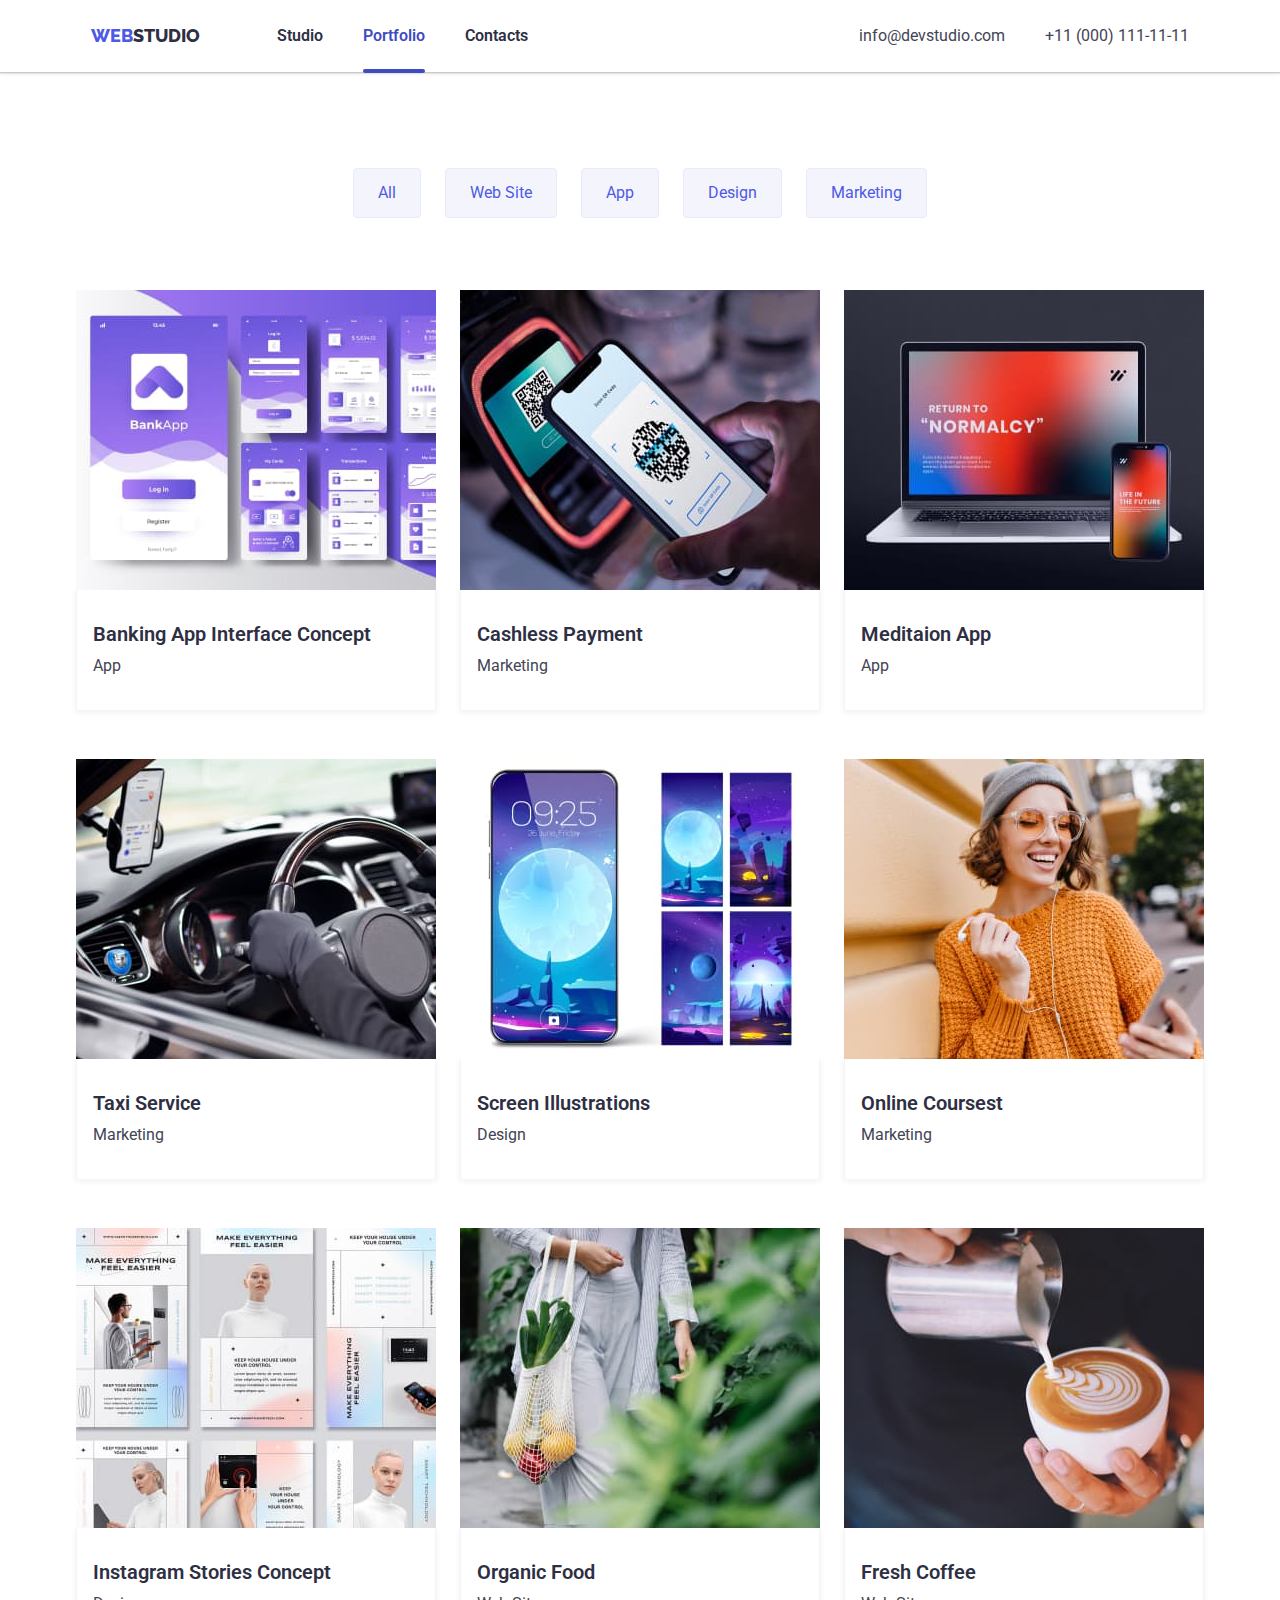
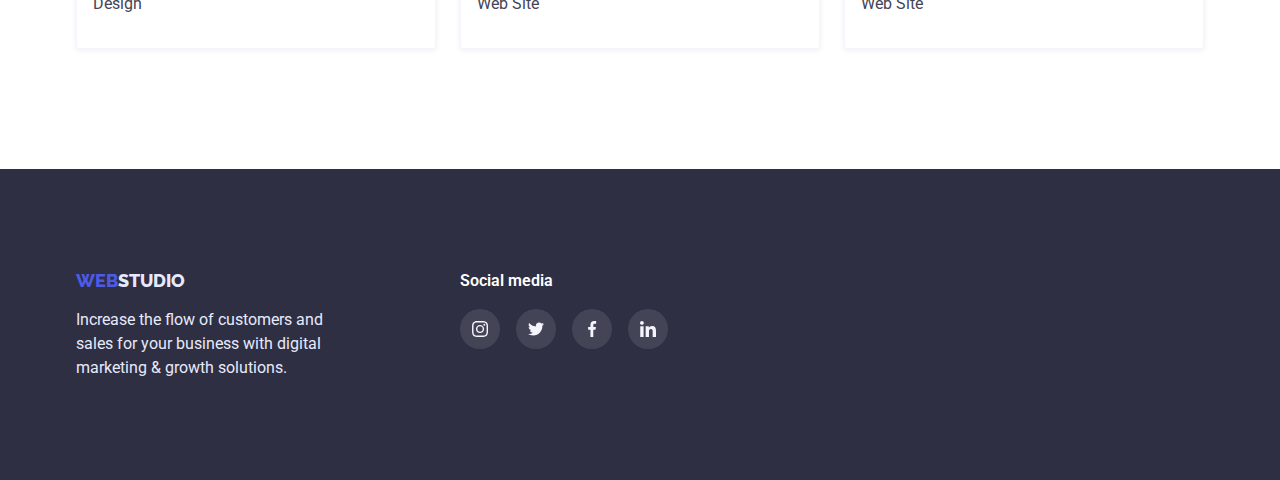
==== portfolio.html @ 03079694 "copy HW5" ====
<!DOCTYPE html>
<html lang="en">
  <head>
    <meta charset="UTF-8" />
    <meta http-equiv="X-UA-Compatible" content="IE=edge" />
    <meta name="viewport" content="width=device-width, initial-scale=1.0" />
    <title>GoIT-HW</title>
    <link rel="stylesheet" href="./css/normalize.css" />
    <link rel="preconnect" href="https://fonts.googleapis.com" />
    <link rel="preconnect" href="https://fonts.gstatic.com" crossorigin />
    <link
      href="https://fonts.googleapis.com/css2?family=Raleway:wght@700&family=Roboto:wght@400;500;700;900&display=swap"
      rel="stylesheet"
    />
    <link rel="stylesheet" href="./css/styles.css" />
  </head>
  <body>
    <header class="header portfolio-header">
      <div class="container main-nav">
        <nav class="header-nav">
          <a class="webstudio link" href="./index.html"
            ><span class="web">web</span>studio</a
          >
          <ul class="menu list">
            <li>
              <a class="menu-item link" href="./index.html">Studio</a>
            </li>
            <li>
              <a class="menu-item link current-page" href="./portfolio.html"
                >Portfolio</a
              >
            </li>
            <li>
              <a class="menu-item link" href="">Contacts</a>
            </li>
          </ul>
        </nav>
        <div class="header-container">
          <ul class="contacts list">
            <li>
              <a class="contact link" href="mailto:info@devstudio.com"
                >info@devstudio.com</a
              >
            </li>
            <li>
              <a class="contact link" href="tel:+110001111111"
                >+11 (000) 111-11-11</a
              >
            </li>
          </ul>
        </div>
      </div>
    </header>
    <main>
      <section class="portfolio-section">
        <div class="container portfolio-container">
          <ul class="filter list">
            <li>
              <button type="button" class="button">All</button>
            </li>
            <li>
              <button type="button" class="button">Web Site</button>
            </li>
            <li>
              <button type="button" class="button">App</button>
            </li>
            <li>
              <button type="button" class="button">Design</button>
            </li>
            <li>
              <button type="button" class="button">Marketing</button>
            </li>
          </ul>

          <ul class="portfolio list">
            <li class="portfolio-item">
              <a class="portfolio-item-link" href="">
                <div class="portfolio-item-box">
                  <img
                    src="./images/portfolio1.jpg"
                    alt="Banking App Interface Concept"
                    width="360"
                    height="300"
                  />
                  <div class="hover-block">
                    <p class="hover-text">
                      14 Stylish and User-Friendly App Design Concepts · Task
                      Manager App · Calorie Tracker App · Exotic Fruit Ecommerce
                      App · Cloud Storage App
                    </p>
                  </div>
                </div>
                <div class="portfolio-info">
                  <h3 class="section-title">Banking App Interface Concept</h3>
                  <p class="section-type">App</p>
                </div>
              </a>
            </li>
            <li class="portfolio-item">
              <a class="portfolio-item-link" href=""
                ><div class="portfolio-item-box">
                  <img
                    src="./images/portfolio2.jpg"
                    alt="Cashless Payment"
                    width="360"
                    height="300"
                  />
                  <div class="hover-block">
                    <p class="hover-text">
                      14 Stylish and User-Friendly App Design Concepts · Task
                      Manager App · Calorie Tracker App · Exotic Fruit Ecommerce
                      App · Cloud Storage App
                    </p>
                  </div>
                </div>
                <div class="portfolio-info">
                  <h3 class="section-title">Cashless Payment</h3>
                  <p class="section-type">Marketing</p>
                </div>
              </a>
            </li>
            <li class="portfolio-item">
              <a class="portfolio-item-link" href=""
                ><div class="portfolio-item-box">
                  <img
                    src="./images/portfolio3.jpg"
                    alt="Meditaion App"
                    width="360"
                    height="300"
                  />
                  <div class="hover-block">
                    <p class="hover-text">
                      14 Stylish and User-Friendly App Design Concepts · Task
                      Manager App · Calorie Tracker App · Exotic Fruit Ecommerce
                      App · Cloud Storage App
                    </p>
                  </div>
                </div>
                <div class="portfolio-info">
                  <h3 class="section-title">Meditaion App</h3>
                  <p class="section-type">App</p>
                </div>
              </a>
            </li>
            <li class="portfolio-item">
              <a class="portfolio-item-link" href=""
                ><div class="portfolio-item-box">
                  <img
                    src="./images/portfolio4.jpg"
                    alt="Taxi Service"
                    width="360"
                    height="300"
                  />
                  <div class="hover-block">
                    <p class="hover-text">
                      14 Stylish and User-Friendly App Design Concepts · Task
                      Manager App · Calorie Tracker App · Exotic Fruit Ecommerce
                      App · Cloud Storage App
                    </p>
                  </div>
                </div>
                <div class="portfolio-info">
                  <h3 class="section-title">Taxi Service</h3>
                  <p class="section-type">Marketing</p>
                </div>
              </a>
            </li>
            <li class="portfolio-item">
              <a class="portfolio-item-link" href=""
                ><div class="portfolio-item-box">
                  <img
                    src="./images/portfolio5.jpg"
                    alt="Screen Illustrations"
                    width="360"
                    height="300"
                  />
                  <div class="hover-block">
                    <p class="hover-text">
                      14 Stylish and User-Friendly App Design Concepts · Task
                      Manager App · Calorie Tracker App · Exotic Fruit Ecommerce
                      App · Cloud Storage App
                    </p>
                  </div>
                </div>
                <div class="portfolio-info">
                  <h3 class="section-title">Screen Illustrations</h3>
                  <p class="section-type">Design</p>
                </div>
              </a>
            </li>
            <li class="portfolio-item">
              <a class="portfolio-item-link" href=""
                ><div class="portfolio-item-box">
                  <img
                    src="./images/portfolio6.jpg"
                    alt="Online Coursest"
                    width="360"
                    height="300"
                  />
                  <div class="hover-block">
                    <p class="hover-text">
                      14 Stylish and User-Friendly App Design Concepts · Task
                      Manager App · Calorie Tracker App · Exotic Fruit Ecommerce
                      App · Cloud Storage App
                    </p>
                  </div>
                </div>
                <div class="portfolio-info">
                  <h3 class="section-title">Online Coursest</h3>
                  <p class="section-type">Marketing</p>
                </div>
              </a>
            </li>
            <li class="portfolio-item">
              <a class="portfolio-item-link" href=""
                ><div class="portfolio-item-box">
                  <img
                    src="./images/portfolio7.jpg"
                    alt="Instagram Stories Concept"
                    width="360"
                    height="300"
                  />
                  <div class="hover-block">
                    <p class="hover-text">
                      14 Stylish and User-Friendly App Design Concepts · Task
                      Manager App · Calorie Tracker App · Exotic Fruit Ecommerce
                      App · Cloud Storage App
                    </p>
                  </div>
                </div>
                <div class="portfolio-info">
                  <h3 class="section-title">Instagram Stories Concept</h3>
                  <p class="section-type">Design</p>
                </div>
              </a>
            </li>
            <li class="portfolio-item">
              <a class="portfolio-item-link" href=""
                ><div class="portfolio-item-box">
                  <img
                    src="./images/portfolio8.jpg"
                    alt="Organic Food"
                    width="360"
                    height="300"
                  />
                  <div class="hover-block">
                    <p class="hover-text">
                      14 Stylish and User-Friendly App Design Concepts · Task
                      Manager App · Calorie Tracker App · Exotic Fruit Ecommerce
                      App · Cloud Storage App
                    </p>
                  </div>
                </div>
                <div class="portfolio-info">
                  <h3 class="section-title">Organic Food</h3>
                  <p class="section-type">Web Site</p>
                </div>
              </a>
            </li>
            <li class="portfolio-item">
              <a class="portfolio-item-link" href=""
                ><div class="portfolio-item-box">
                  <img
                    src="./images/portfolio9.jpg"
                    alt="Fresh Coffee"
                    width="360"
                    height="300"
                  />
                  <div class="hover-block">
                    <p class="hover-text">
                      14 Stylish and User-Friendly App Design Concepts · Task
                      Manager App · Calorie Tracker App · Exotic Fruit Ecommerce
                      App · Cloud Storage App
                    </p>
                  </div>
                </div>
                <div class="portfolio-info">
                  <h3 class="section-title">Fresh Coffee</h3>
                  <p class="section-type">Web Site</p>
                </div>
              </a>
            </li>
          </ul>
        </div>
      </section>
    </main>
    <footer class="footer">
      <div class="container">
        <div class="footer-container">
          <div class="footer-block">
            <a class="web-studio link" href="./index.html"
              ><span class="web">web</span>studio</a
            >
            <p class="footer-info">
              Increase the flow of customers and sales for your business with
              digital marketing & growth solutions.
            </p>
          </div>
          <div class="social-media-footer">
            <p class="social-media-title">Social media</p>
            <ul class="social-media-list list">
              <li class="social-media-item">
                <a href="" class="footer-link">
                  <svg class="svg-footer">
                    <use href="./images/symbol-defs.svg#icon-instagram-2"></use>
                  </svg>
                </a>
              </li>
              <li class="social-media-item">
                <a href="" class="footer-link">
                  <svg class="svg-footer">
                    <use href="./images/symbol-defs.svg#icon-twitter-2"></use>
                  </svg>
                </a>
              </li>
              <li class="social-media-item">
                <a href="" class="footer-link">
                  <svg class="svg-footer">
                    <use href="./images/symbol-defs.svg#icon-facebook-2"></use>
                  </svg>
                </a>
              </li>
              <li class="social-media-item">
                <a href="" class="footer-link">
                  <svg class="svg-footer">
                    <use href="./images/symbol-defs.svg#icon-linkedin-2"></use>
                  </svg>
                </a>
              </li>
            </ul>
          </div>
        </div>
      </div>
    </footer>
    <script src="./js/modal.js"></script>
  </body>
</html>
---- css/styles.css ----
/* Base Styles */

:root {
  --primarybrand: #4d5ae5;
  --dark: #2e2f42;
  --success: #31d0aa;
  --text: #434455;
  --subtletext: #8e8f99;
  --accent: #e7e9fc;
  --light: #f4f4fd;
  --primary-white: #ffffff;
  --pressed-state: #404bbf;
  --modal-overlay: #2e2f42;
  --hero-background: #2e2f42;
}
body {
  background-color: #ffffff;
  color: var(--dark);
  font-family: Roboto, sans-serif;
}
h1,
h2,
h3,
h4,
h5,
h6,
p {
  margin: 0;
}
ul {
  margin: 0;
  padding: 0;
}

img {
  display: block;
  max-width: 100%;
  height: auto;
}

.list {
  list-style: none;
}
.link {
  text-decoration: none;
}

.section {
  padding: 120px 0 120px 0;
}

.container {
  width: 1158px;
  justify-content: center;
  margin-left: auto;
  margin-right: auto;
  padding-left: 15px;
  padding-right: 15px;
}
/* MAIN PAGE */

/* Header */
.header {
  height: 72px;
  padding: 24px 0 24px 0;
}

.main-nav {
  display: flex;
  align-items: center;
}

.header-nav {
  display: flex;
  align-items: center;
}
.webstudio,
.web-studio {
  font-family: Raleway, sans-serif;
  font-style: normal;
  font-weight: 800;
  font-size: 18px;
  line-height: 1.3;
  color: var(--dark);
}
.web-studio {
  color: var(--accent);
}

.web {
  color: var(--primarybrand);
}
.webstudio,
.web-studio {
  text-transform: uppercase;
}

.menu {
  display: flex;
  align-items: center;
  gap: 40px;
  margin-left: 77px;
}

.menu-item {
  font-weight: 600;
  font-size: 16px;
  line-height: 1.5;
  color: var(--dark);
  padding-top: 24px;
  padding-bottom: 28px;
  position: relative;
  transition-property: color;
  transition-duration: 250ms;
  transition-timing-function: cubic-bezier(0.4, 0, 0.2, 1);
}

.current-page {
  color: var(--pressed-state);
}

.current-page::after {
  position: absolute;
  content: "";
  left: 0;
  bottom: 0;
  display: block;
  width: 100%;
  height: 4px;
  border-radius: 2px;
  background-color: var(--pressed-state);
}

.menu-item:hover,
.menu-item:focus {
  color: var(--text);
}

.menu-item:active {
  color: var(--primarybrand);
}

.contacts {
  list-style: none;
  display: flex;
  gap: 40px;
  margin-left: 331px;
  padding-left: 0;
}

.contact {
  transition-property: color;
  transition-duration: 250ms;
  transition-timing-function: cubic-bezier(0.4, 0, 0.2, 1);
}

.contact,
.section-type {
  font-size: 16px;
  line-height: 1.5;
  color: var(--text);
}
.contact:hover,
.contact:focus {
  color: var(--primarybrand);
}

.paragraph {
  color: var(--text);
}

/* Primary Section - Effective Solutions for Your Business */

.primary-section {
  background-color: var(--dark);
  background-image: linear-gradient(
      RGBA(47, 48, 58, 0.7),
      RGBA(47, 48, 58, 0.7)
    ),
    url(../images/people-office\ 1.jpg);
  background-repeat: no-repeat;
  background-size: cover;
  max-width: 1440px;
  background-position: 50% 50%;

  filter: drop-shadow(0px 4px 4px rgba(0, 0, 0, 0.25));
  padding: 192px 0 192px 0;
  margin-left: auto;
  margin-right: auto;
}
.primary-section-container {
  box-sizing: border-box;
  align-items: center;
}

.primary-title {
  font-weight: 600;
  font-size: 56px;
  line-height: 1.07;
  color: var(--primary-white);
  text-align: center;
  margin: 0 auto;
  max-width: 492px;
  align-items: center;
}

.visually-hidden {
  position: absolute;
  white-space: nowrap;
  width: 1px;
  height: 1px;
  overflow: hidden;
  border: 0;
  padding: 0;
  clip: rect(0 0 0 0);
  clip-path: inset(50%);
  margin: -1px;
}

.secondary-title {
  font-weight: 600;
  font-size: 36px;
  line-height: 1.1;
  margin-bottom: 72px;
  text-align: center;
}

.primary-btn {
  font-family: Roboto, sans-serif;
  font-style: normal;
  font-weight: 600;
  font-size: 16px;
  line-height: 1.17;
  color: var(--primary-white);
  background-color: var(--primarybrand);
  text-align: center;
  cursor: pointer;
  box-shadow: 0px 4px 4px rgba(0, 0, 0, 0.15);
  border-radius: 4px;
  display: block;
  border: none;
  margin: 48px auto auto auto;
  align-items: center;
  padding: 16px 32px 16px 32px;
}

.primary-btn:hover,
.primary-btn:focus {
  box-shadow: 0px 1px 6px rgba(46, 47, 66, 0.08),
    0px 1px 1px rgba(46, 47, 66, 0.16), 0px 2px 1px rgba(46, 47, 66, 0.08);
  border-radius: 4px;
  background-color: var(--pressed-state);
  transition-property: background-color, box-shadow;
  transition-duration: 250ms;
  transition-timing-function: cubic-bezier(0.4, 0, 0.2, 1);
}

.primary-btn:active {
  background: #404bbf;
  box-shadow: 0px 4px 4px rgba(0, 0, 0, 0.15);
  border-radius: 4px;
}

/* ADVANTAGES SECTION */
.section-title {
  font-weight: 600;
  font-size: 20px;
  line-height: 1.2;
  margin-bottom: 8px;
  color: var(--dark);
}

.advantages {
  display: flex;
  gap: 24px;
  padding: 0;
}

.advantages-item {
  width: 264px;
}

.svg-icon {
  display: flex;
  height: 112px;
  width: 264px;
  margin-bottom: 8px;
  background-color: var(--light);
  padding: 24px 100px;
}

/* WORK SECTION */

.work-section {
  padding-top: 0;
}
.work {
  display: flex;
  flex-wrap: wrap;
  gap: 24px;
  padding: 0;
  margin: 0;
}

/* TEAM SECTION */

.team {
  display: flex;
  align-items: center;
  gap: 24px;
}

.team-section {
  background-color: var(--light);
}
.team-item {
  background-color: var(--primary-white);
  box-shadow: 0px 1px 6px rgba(46, 47, 66, 0.08),
    0px 1px 1px rgba(46, 47, 66, 0.16), 0px 2px 1px rgba(46, 47, 66, 0.08);
  border-radius: 0px 0px 4px 4px;
}
.teammate {
  font-weight: 600;
  font-size: 20px;
  line-height: 1.2;
}
.team-info {
  text-align: center;
  margin: 32px 16px 32px 16px;
}
.paragraph {
  margin-top: 8px;
  margin-bottom: 8px;
}

.social-media {
  display: flex;
  align-items: center;
  gap: 24px;
  width: 232px;
  height: 48px;
}
.social-media-item {
  display: flex;
  /* box-shadow: 0px 1px 6px rgba(46, 47, 66, 0.08), 0px 1px 1px rgba(46, 47, 66, 0.16), 0px 2px 1px rgba(46, 47, 66, 0.08);
border-radius: 0px 0px 4px 4px; */
}

.social-link {
  display: flex;
  align-items: center;
  justify-content: center;
  background-color: var(--primarybrand);
  border-radius: 50%;
  transition-property: background-color;
  transition-duration: 250ms;
  transition-timing-function: cubic-bezier(0.4, 0, 0.2, 1);
}
.social-link:hover,
.social-link:focus {
  background-color: var(--pressed-state);
}

.svg-social-media {
  display: flex;
  width: 40px;
  height: 40px;
  padding: 12px;
  fill: currentColor;
}

/* CUSTOMERS SECTION */

.customers-title {
  font-weight: 700;
  font-size: 36px;
  line-height: 1.18;
  margin-bottom: 72px;
  text-align: center;
}

.customers {
  display: flex;
  align-items: center;
  gap: 24px;
}

/* .customers-list-item {
  display: flex;
  width: 168px;
  height: 88px;
  padding: 16px 32px;
} */

.customers-container {
  display: flex;
  flex-wrap: wrap;
}

.customers-link {
  display: flex;
  align-items: center;
  justify-content: center;
  border: 1px solid var(--subtletext);
  color: var(--subtletext);
  border-radius: 4px;
  background-color: var(--primary-white);
  transition-property: color, border;
  transition-duration: 250ms;
  transition-timing-function: cubic-bezier(0.4, 0, 0.2, 1);
}

.customers-link:hover,
.customers-link:focus {
  border: 1px solid var(--pressed-state);
  color: var(--pressed-state);
}
.customers-svg {
  display: flex;
  height: 88px;
  width: 168px;
  fill: currentColor;
  padding: 16px 32px;
}

/* Footer */

.footer {
  background-color: var(--dark);
  padding-top: 100px;
  padding-bottom: 100px;
}

.footer-info {
  font-size: 16px;
  line-height: 1.5;
  color: var(--accent);
  margin-top: 16px;
}

.footer-container {
  display: flex;
  gap: 120px;
}

.footer-block {
  width: 264px;
}

.social-media-title {
  font-weight: 600;
  font-size: 16px;
  line-height: 1.5;
  color: var(--primary-white);
  margin-bottom: 16px;
}

.social-media-footer {
  /* padding-left: 120px; */
}
.social-media-list {
  display: flex;
  align-items: center;
  gap: 16px;
  padding: 0;
}

.svg-footer {
  display: flex;
  width: 40px;
  height: 40px;
  padding: 12px;
  fill: currentColor;
  /* border-radius: 50%; */
}
.footer-link {
  display: flex;
  align-items: center;
  justify-content: center;
  background-color: rgba(255, 255, 255, 0.1);
  border-radius: 50%;
  border: none;
  transition-property: background-color;
  transition-duration: 250ms;
  transition-timing-function: cubic-bezier(0.4, 0, 0.2, 1);
}

.footer-link:hover,
.footer-link:focus {
  background-color: var(--success);
}

/* PORTFOLIO PAGE */

.button {
  background-color: var(--light);
  color: var(--primarybrand);
  border: 1px solid #e7e9fc;
  border-radius: 4px;
  cursor: pointer;
  font-family: Roboto, sans-serif;
  font-style: normal;
  font-size: 16px;
  line-height: 1.5;
  padding: 12px 24px 12px 24px;
  transition-property: background-color, box-shadow;
  transition-duration: 250ms;
  transition-timing-function: cubic-bezier(0.4, 0, 0.2, 1);
}

.button:hover,
.button:focus {
  background-color: var(--primarybrand);
  color: var(--primary-white);
  box-shadow: 0px 3px 1px rgba(0, 0, 0, 0.1), 0px 2px 1px rgba(0, 0, 0, 0.08),
    0px 2px 2px rgba(0, 0, 0, 0.12);
  border: 1px solid var(--primarybrand);
  border-radius: 4px;
}

.filter {
  display: flex;
  align-items: center;
  gap: 24px;
  padding: 0;

  justify-content: center;
}

.portfolio {
  display: flex;
  align-items: center;
  flex-wrap: wrap;
  margin-top: 72px;
  row-gap: 48px;
  column-gap: 24px;
  padding: 0;
}

.portfolio-section {
  padding: 96px 0 120px 0;
}

.portfolio-header {
  box-shadow: 0px 2px 1px rgba(46, 47, 66, 0.08),
    0px 1px 1px rgba(46, 47, 66, 0.16), 0px 1px 6px rgba(46, 47, 66, 0.08);
}

.portfolio-info {
  padding: 32px 16px;
  border: 0.5px solid var(--light);
  box-shadow: 0px 1px 6px rgba(46, 47, 66, 0.08);
  border-top: none;
  transition-property: box-shadow;
  transition-duration: 250ms;
  transition-timing-function: cubic-bezier(0.4, 0, 0.2, 1);
}

.portfolio-item:hover {
  box-shadow: 0px 1px 6px rgba(46, 47, 66, 0.08),
    0px 1px 1px rgba(46, 47, 66, 0.16), 0px 2px 1px rgba(46, 47, 66, 0.08);
}

/* Hidden Block */

.hover-text {
  font-family: Roboto, sans-serif;
  font-style: normal;
  font-size: 16px;
  line-height: 1.5;
  color: var(--light);
  padding-top: 40px;
  padding-left: 32px;
  padding-right: 32px;
}
.hover-block {
  position: absolute;
  top: 0;
  left: 0;
  width: 100%;
  height: 100%;
  background-color: var(--primarybrand);
  transform: translateY(100%);
  transition: transform 250ms cubic-bezier(0.4, 0, 0.2, 1);
}
.portfolio-item-link {
  text-decoration: none;
}
.portfolio-item-link:hover .hover-block,
.portfolio-item-link:focus .hover-block {
  transform: translateY(0);
}

.portfolio-item-box {
  position: relative;
  overflow: hidden;
}

/* Modal Window */

.backdrop {
  position: fixed;
  top: 0;
  left: 0;
  right: 0;
  bottom: 0;
  width: 100%;
  height: 100%;
  background-color: rgba(46, 47, 66, 0.4);
  opacity: 1;
  transition: opacity 250ms cubic-bezier(0.4, 0, 0.2, 1);
}

.backdrop.is-hidden {
  opacity: 0;
  pointer-events: none;
}

.modal {
  position: absolute;
  top: 50%;
  left: 50%;
  transform: translate(-50%, -50%);

  width: 408px;
  height: 576px;
  background: #fcfcfc;
  box-shadow: 0px 1px 1px rgba(0, 0, 0, 0.14), 0px 1px 3px rgba(0, 0, 0, 0.12),
    0px 2px 1px rgba(0, 0, 0, 0.2);
  border-radius: 4px;
}

.close-modal {
  position: absolute;
  top: 24px;
  right: 24px;
  display: flex;
  justify-content: center;
  align-items: center;
  background: var(--accent);
  border: 1px solid rgba(0, 0, 0, 0.1);
  border-radius: 50%;
  padding: 8px;
  cursor: pointer;
  transition-property: background-color, fill;
  transition-duration: 250ms;
  transition-timing-function: cubic-bezier(0.4, 0, 0.2, 1);
}

.close-modal:active {
  background-color: var(--pressed-state);
  fill: var(--primary-white);
}

.svg-modal {
  display: flex;
  width: 8px;
  height: 8px;
}
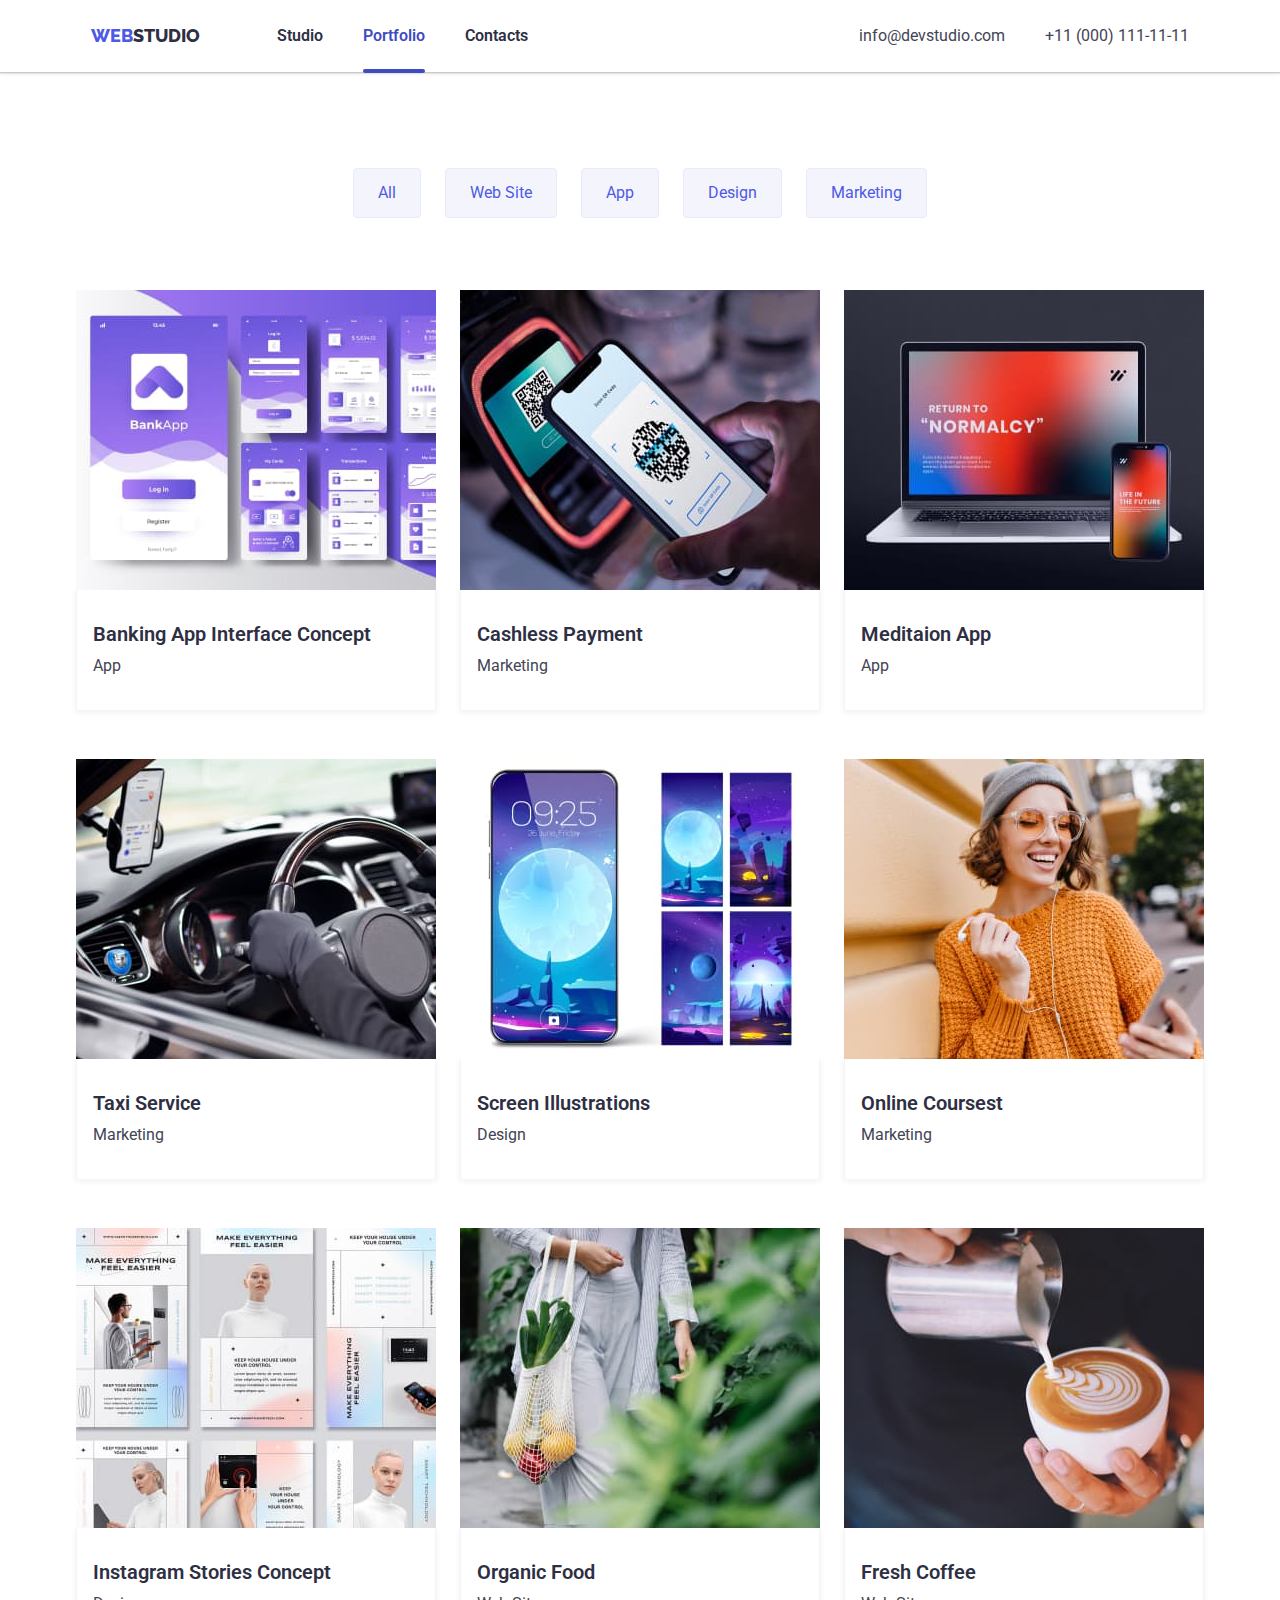
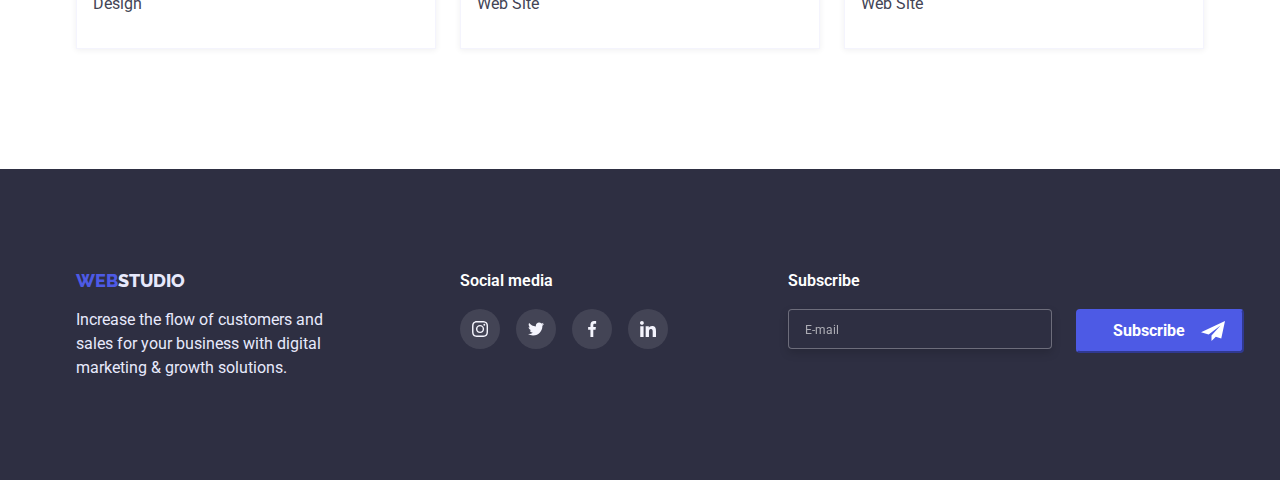
==== commit f3bb2f8e: "hw6" ====
--- a/portfolio.html
+++ b/portfolio.html
@@ -329,6 +329,24 @@
               </li>
             </ul>
           </div>
+          <div class="subscribe-container">
+            <p class="social-media-title">Subscribe</p>
+            <div class="subscribe-form">
+              <label
+                ><input
+                  type="email"
+                  name="email"
+                  placeholder="E-mail"
+                  class="footer-email"
+              /></label>
+              <button type="submit" class="subscribe-button">
+                <span class="subscribe-text">Subscribe</span>
+                <svg class="subscribe-svg">
+                  <use href="./images/symbol-defs.svg#icon-subscribe"></use>
+                </svg>
+              </button>
+            </div>
+          </div>
         </div>
       </div>
     </footer>
--- a/css/styles.css
+++ b/css/styles.css
@@ -444,7 +444,7 @@
 }
 
 .footer-block {
-  width: 264px;
+  min-width: 264px;
 }
 
 .social-media-title {
@@ -488,6 +488,59 @@
 .footer-link:hover,
 .footer-link:focus {
   background-color: var(--success);
+}
+
+.subscribe-form {
+  display: flex;
+}
+
+.footer-email {
+  min-width: 264px;
+  min-height: 40px;
+  background-color: var(--dark);
+  border: 1px solid rgba(255, 255, 255, 0.3);
+  filter: drop-shadow(0px 4px 4px rgba(0, 0, 0, 0.15));
+  border-radius: 4px;
+  padding: 0;
+  margin: 0;
+}
+input[type="email"]::placeholder {
+  padding-top: 8px;
+  padding-left: 16px;
+  font-weight: 400;
+  font-size: 12px;
+  line-height: 2;
+  color: rgba(255, 255, 255, 0.6);
+}
+
+.subscribe-button {
+  margin-left: 24px;
+  min-width: 168px;
+  min-height: 40px;
+  background-color: var(--primarybrand);
+  border-color: var(--primarybrand);
+  border-radius: 4px;
+  padding-bottom: 8px;
+  padding-top: 8px;
+  padding-left: 24px;
+  display: flex;
+  justify-content: center;
+}
+
+.subscribe-text {
+  color: var(--primary-white);
+  font-weight: 700;
+  font-size: 16px;
+  line-height: 1.5;
+  margin: 0;
+  border: none;
+}
+
+.subscribe-svg {
+  /* display: flex; */
+  width: 24px;
+  height: 24px;
+  margin-left: 16px;
 }
 
 /* PORTFOLIO PAGE */
@@ -621,13 +674,13 @@
   top: 50%;
   left: 50%;
   transform: translate(-50%, -50%);
-
   width: 408px;
-  height: 576px;
-  background: #fcfcfc;
+  height: 600px;
+  background-color: #fcfcfc;
   box-shadow: 0px 1px 1px rgba(0, 0, 0, 0.14), 0px 1px 3px rgba(0, 0, 0, 0.12),
     0px 2px 1px rgba(0, 0, 0, 0.2);
   border-radius: 4px;
+  padding: 72px 24px 24px 24px;
 }
 
 .close-modal {
@@ -645,6 +698,7 @@
   transition-property: background-color, fill;
   transition-duration: 250ms;
   transition-timing-function: cubic-bezier(0.4, 0, 0.2, 1);
+  margin-bottom: 24px;
 }
 
 .close-modal:active {
@@ -657,3 +711,148 @@
   width: 8px;
   height: 8px;
 }
+
+.form-group {
+}
+
+.form {
+  position: absolute;
+  display: flex;
+  flex-wrap: wrap;
+  gap: 8px;
+}
+
+.form-title {
+  margin-bottom: 16px;
+  font-weight: 600;
+  font-size: 16px;
+  line-height: 1.5;
+  color: var(--dark);
+  text-align: center;
+}
+
+.form-label {
+  font-weight: 400;
+  font-size: 12px;
+  line-height: 1.1;
+  color: var(--subtletext);
+}
+
+textarea {
+  width: 360px;
+  height: 120px;
+  resize: none;
+  padding-top: 8px;
+  padding-left: 16px;
+  padding-bottom: 8px;
+  padding-right: 8px;
+  border-radius: 4px;
+  border: 1px solid rgba(33, 33, 33, 0.2);
+  margin-top: 4px;
+  margin-bottom: 16px;
+}
+.privacy-policy > input {
+  appearance: none;
+}
+
+.checkbox {
+  position: absolute;
+  width: 16px;
+  height: 16px;
+  border: 1.25px solid var(--dark);
+  border-radius: 2px;
+  margin-left: 0px;
+  cursor: pointer;
+  display: block;
+  transition-duration: 250ms;
+  transition-timing-function: cubic-bezier(0.4, 0, 0.2, 1);
+}
+
+.checkbox-hidden {
+  -webkit-appearance: none;
+  appearance: none;
+  position: absolute;
+  width: 16px;
+  height: 16px;
+  margin-left: -24px;
+}
+
+.checkbox-hidden:checked + .checkbox {
+  background-image: url(../images/checkbox.svg);
+  background-position: center;
+  background-repeat: no-repeat;
+}
+
+.privacy-policy-agreement {
+  font-weight: 400;
+  font-size: 12px;
+  line-height: 1.33;
+  color: #757575;
+  margin-left: 24px;
+  margin-bottom: 24px;
+}
+.privacy-link {
+  text-decoration: none;
+  color: var(--primarybrand);
+}
+.icon-check {
+  width: 16px;
+  height: 16px;
+}
+
+.form-button {
+  position: relative;
+
+  margin: 24px 119px 24px 95px;
+  width: 50%;
+  padding: 16px 32px;
+  background-color: var(--primarybrand);
+  box-shadow: 0px 4px 4px rgba(0, 0, 0, 0.15);
+  border-radius: 4px;
+  border: none;
+  cursor: pointer;
+}
+
+.send {
+  font-weight: 600;
+  font-size: 16px;
+  line-height: 1.18;
+  text-align: center;
+  color: var(--primary-white);
+}
+
+.form-box {
+  width: 360px;
+  height: 40px;
+  margin-top: 4px;
+  padding-left: 34px;
+  border: 1px solid rgba(33, 33, 33, 0.2);
+  border-radius: 4px;
+}
+
+.form-wrapper {
+  position: relative;
+  display: block;
+}
+
+.svg-form {
+  width: 18px;
+  height: 24px;
+  position: absolute;
+  fill: var(--dark);
+  top: 50%;
+  left: 16px;
+  transform: translateY(-50%);
+  display: block;
+}
+
+.form-box:focus,
+.comment:focus {
+  outline: none;
+  border: 1px solid var(--primarybrand);
+}
+
+.form-box:focus ~ .svg-form {
+  fill: var(--primarybrand);
+  color: var(--primarybrand);
+}
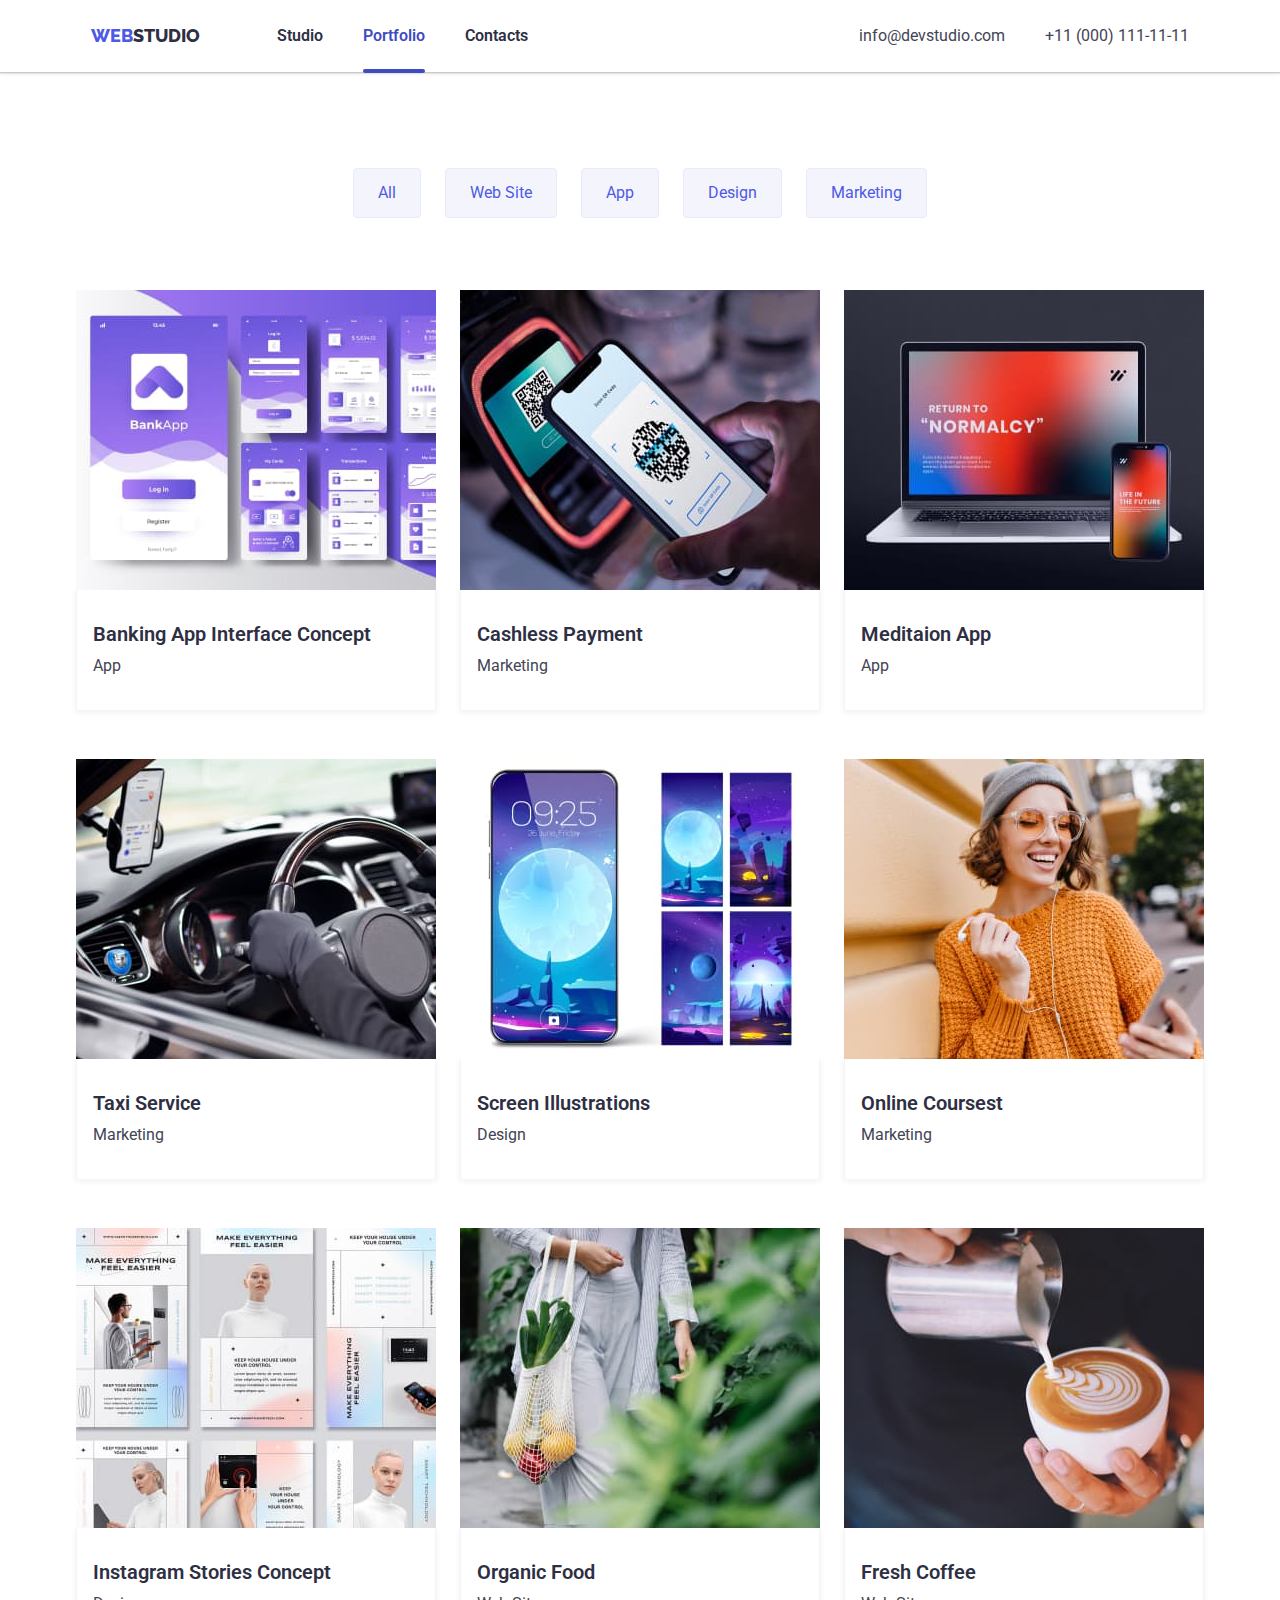
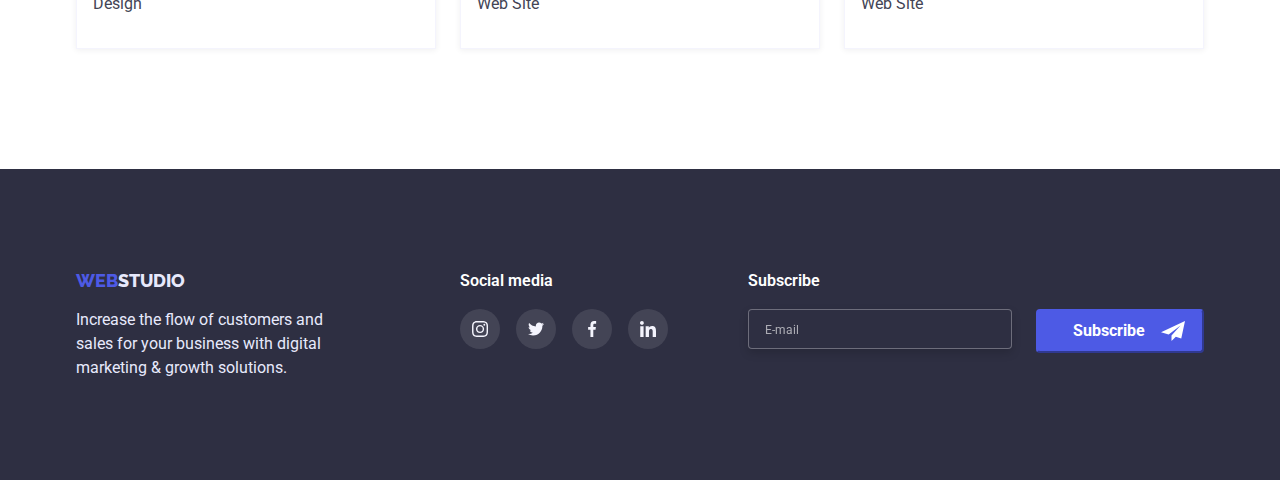
==== commit 6831463d: "fixed" ====
--- a/portfolio.html
+++ b/portfolio.html
@@ -331,7 +331,7 @@
           </div>
           <div class="subscribe-container">
             <p class="social-media-title">Subscribe</p>
-            <div class="subscribe-form">
+            <form class="subscribe-form">
               <label
                 ><input
                   type="email"
@@ -345,7 +345,7 @@
                   <use href="./images/symbol-defs.svg#icon-subscribe"></use>
                 </svg>
               </button>
-            </div>
+            </form>
           </div>
         </div>
       </div>
--- a/css/styles.css
+++ b/css/styles.css
@@ -440,7 +440,6 @@
 
 .footer-container {
   display: flex;
-  gap: 120px;
 }
 
 .footer-block {
@@ -456,7 +455,7 @@
 }
 
 .social-media-footer {
-  /* padding-left: 120px; */
+  margin-left: 120px;
 }
 .social-media-list {
   display: flex;
@@ -492,6 +491,10 @@
 
 .subscribe-form {
   display: flex;
+}
+
+.subscribe-container {
+  margin-left: 80px;
 }
 
 .footer-email {
@@ -525,6 +528,17 @@
   padding-left: 24px;
   display: flex;
   justify-content: center;
+  cursor: pointer;
+}
+
+.subscribe-button:hover {
+  box-shadow: 0px 1px 6px rgba(46, 47, 66, 0.08),
+    0px 1px 1px rgba(46, 47, 66, 0.16), 0px 2px 1px rgba(46, 47, 66, 0.08);
+  border-radius: 4px;
+  background-color: var(--pressed-state);
+  transition-property: background-color, box-shadow;
+  transition-duration: 250ms;
+  transition-timing-function: cubic-bezier(0.4, 0, 0.2, 1);
 }
 
 .subscribe-text {
@@ -803,14 +817,24 @@
 .form-button {
   position: relative;
 
-  margin: 24px 119px 24px 95px;
-  width: 50%;
+  margin: 24px auto 0;
+  width: 170px;
   padding: 16px 32px;
   background-color: var(--primarybrand);
   box-shadow: 0px 4px 4px rgba(0, 0, 0, 0.15);
   border-radius: 4px;
   border: none;
   cursor: pointer;
+}
+
+.form-button:hover {
+  box-shadow: 0px 1px 6px rgba(46, 47, 66, 0.08),
+    0px 1px 1px rgba(46, 47, 66, 0.16), 0px 2px 1px rgba(46, 47, 66, 0.08);
+  border-radius: 4px;
+  background-color: var(--pressed-state);
+  transition-property: background-color, box-shadow;
+  transition-duration: 250ms;
+  transition-timing-function: cubic-bezier(0.4, 0, 0.2, 1);
 }
 
 .send {
@@ -832,7 +856,6 @@
 
 .form-wrapper {
   position: relative;
-  display: block;
 }
 
 .svg-form {
